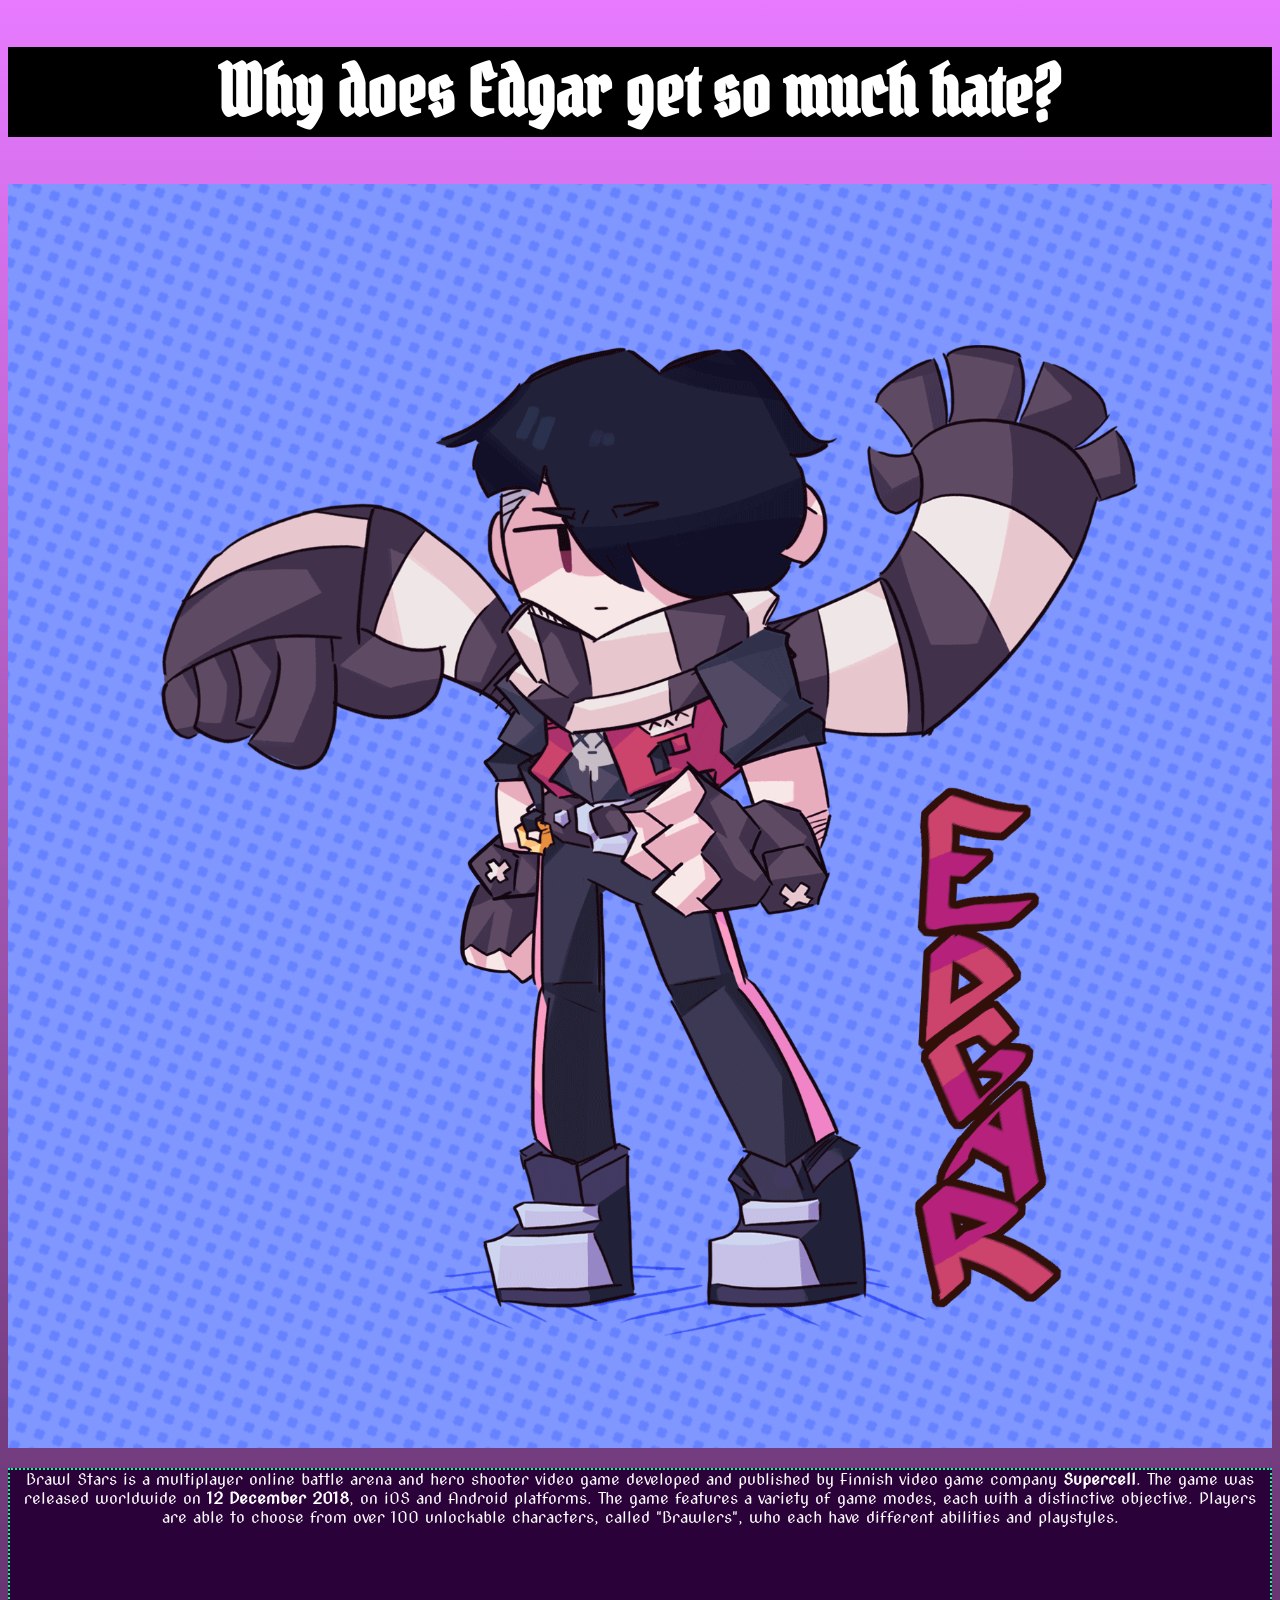
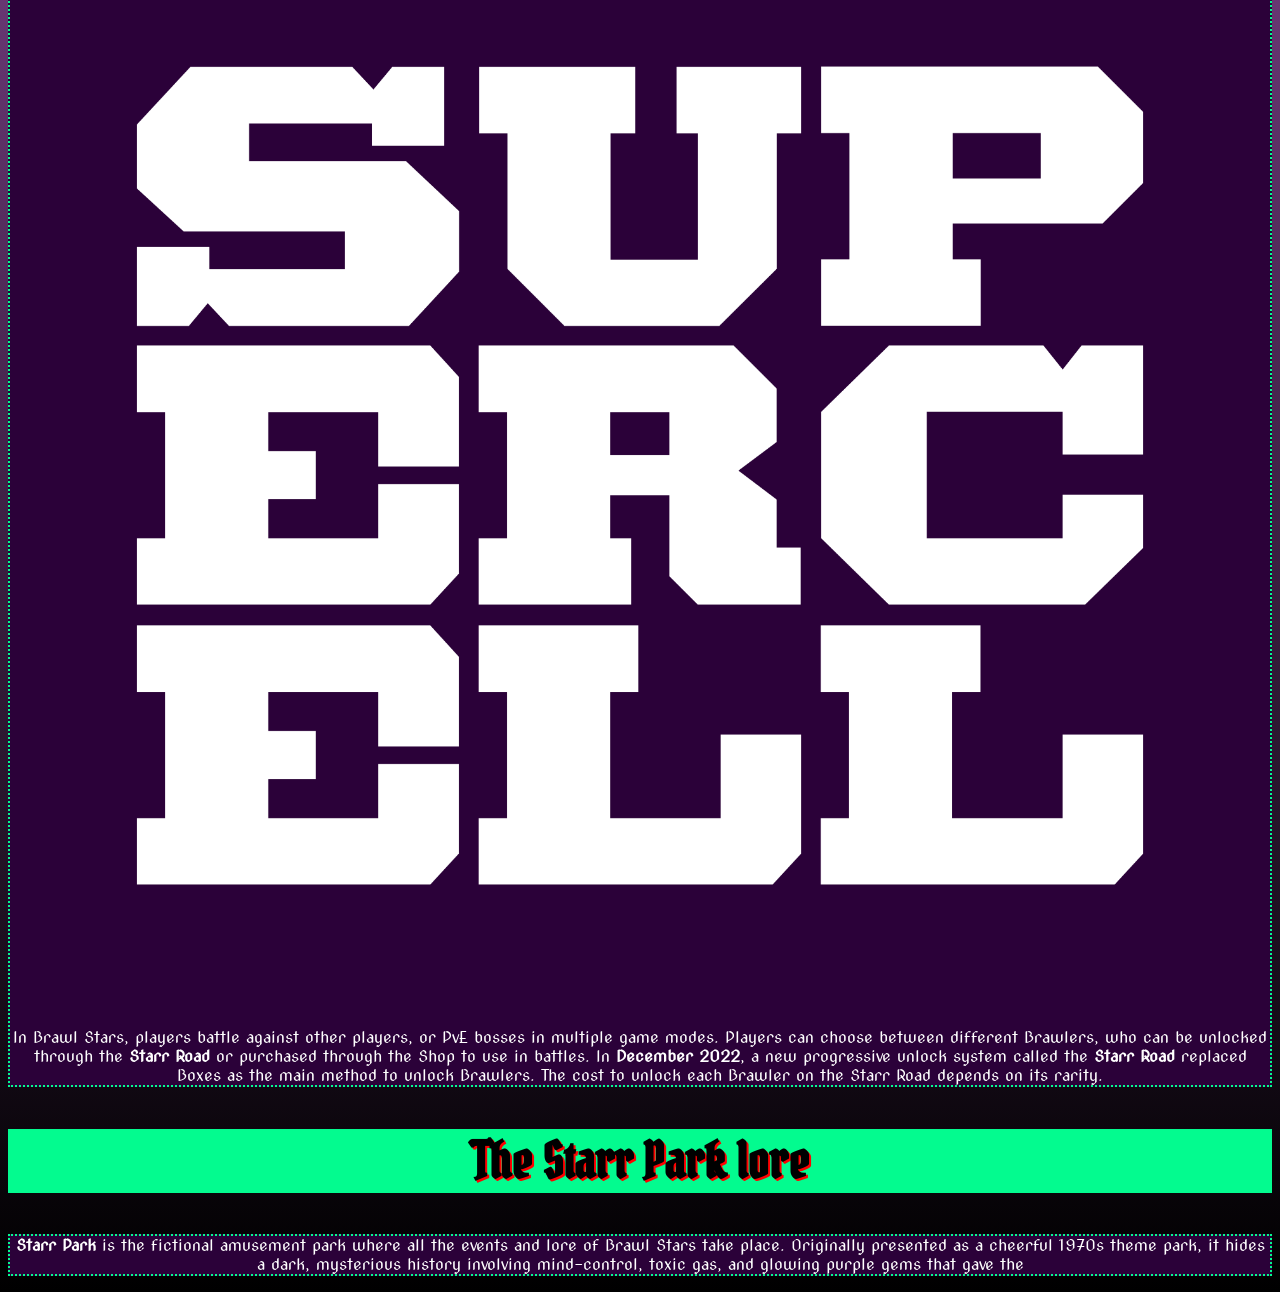
==== edgarpage.html @ 4ebe41dd "added edgar subpage bc i find it interesting" ====
<!DOCTYPE html>
<html lang="en">
    <head>
        <link rel="stylesheet" href="mystyle.css" />
        <link href="https://fonts.googleapis.com/css2?family=Nova+Cut&display=swap" rel="stylesheet">
        <link href="https://fonts.googleapis.com/css2?family=Nova+Cut&family=Pirata+One&display=swap" rel="stylesheet">
        <meta charset="UTF-8" />
        <meta name="viewport" content="width=device-width, initial-scale=1.0" />
        <title>why do brawlstars fans hate Edgar?</title>
    </head>
    <body>
        <header>
            <h1>Why does Edgar get so much hate?</h1>
        </header>
        <image src="edgarfanartgif.gif" alt="Edgar fanart gif">
        <p>Brawl Stars is a multiplayer online battle arena and hero shooter video game developed and published by Finnish video game company <b>Supercell</b>. The game was released worldwide on <b>12 December 2018</b>, on iOS and Android platforms. The game features a variety of game modes, each with a distinctive objective. Players are able to choose from over 100 unlockable characters, called "Brawlers", who each have different abilities and playstyles.
            <image {width:30%; height: auto} src="supercell-logo.png">
            In Brawl Stars, players battle against other players, or PvE bosses in multiple game modes. Players can choose between different Brawlers, who can be unlocked through the <b>Starr Road</b> or purchased through the Shop to use in battles. In <b>December 2022</b>, a new progressive unlock system called the <b>Starr Road</b> replaced Boxes as the main method to unlock Brawlers. The cost to unlock each Brawler on the Starr Road depends on its rarity.</p>
     <h2> The Starr Park lore</h2>
     <p><b>Starr Park</b> is the fictional amusement park where all the events and lore of Brawl Stars take place. Originally presented as a cheerful 1970s theme park, it hides a dark, mysterious history involving mind-control, toxic gas, and glowing purple gems that gave the
</html>
---- mystyle.css ----
body {
    text-align: center;
    background-image: linear-gradient(to top, #000000, #e77aff);
}
p {
    color: #ffffff;
    background-color: #2b0139;
    font-family: 'Nova Cut','Times New Roman', 'serif';
    border: 2px dotted #03fb8f;
    }
 h1 {
    font-family: 'Pirata One','Helvetica', 'serif';
    font-size: 70px;
    color: #ffffff;
    background-color: #000000;
}
h2 {
    font-family: 'Pirata One','Times New Roman', 'serif';
    font-size: 50px;
    text-shadow: 2px 2px #ff0000;
    color: #000000;
    background-color: #03fb8f;
    }
footer {
    font-family: 'Pirata One','Times New Roman', 'serif';
    font-size: 40px
    text-align: bottom;
    color: #000000;
    background-color: #03fb8f;
    height: 50px;
}
img {
    width: 100%; height: auto;
    class= "center";
}
img.float-right {
    width: 0%; height: auto;
    class= "float-right";
}
button {
    background-color: #ff0000;
    color: #88f4c3;
    font-family: 'Pirata One','Times New Roman', 'serif';
        padding: 10px 20px;
    cursor: pointer;
    button:hover {
        background-color: #9a0000;
    }
}
a {
    color: #ff0000;
        font-family: 'Pirata One','Times New Roman', 'serif';
        text-decoration: underline;
    font-size: auto;
}
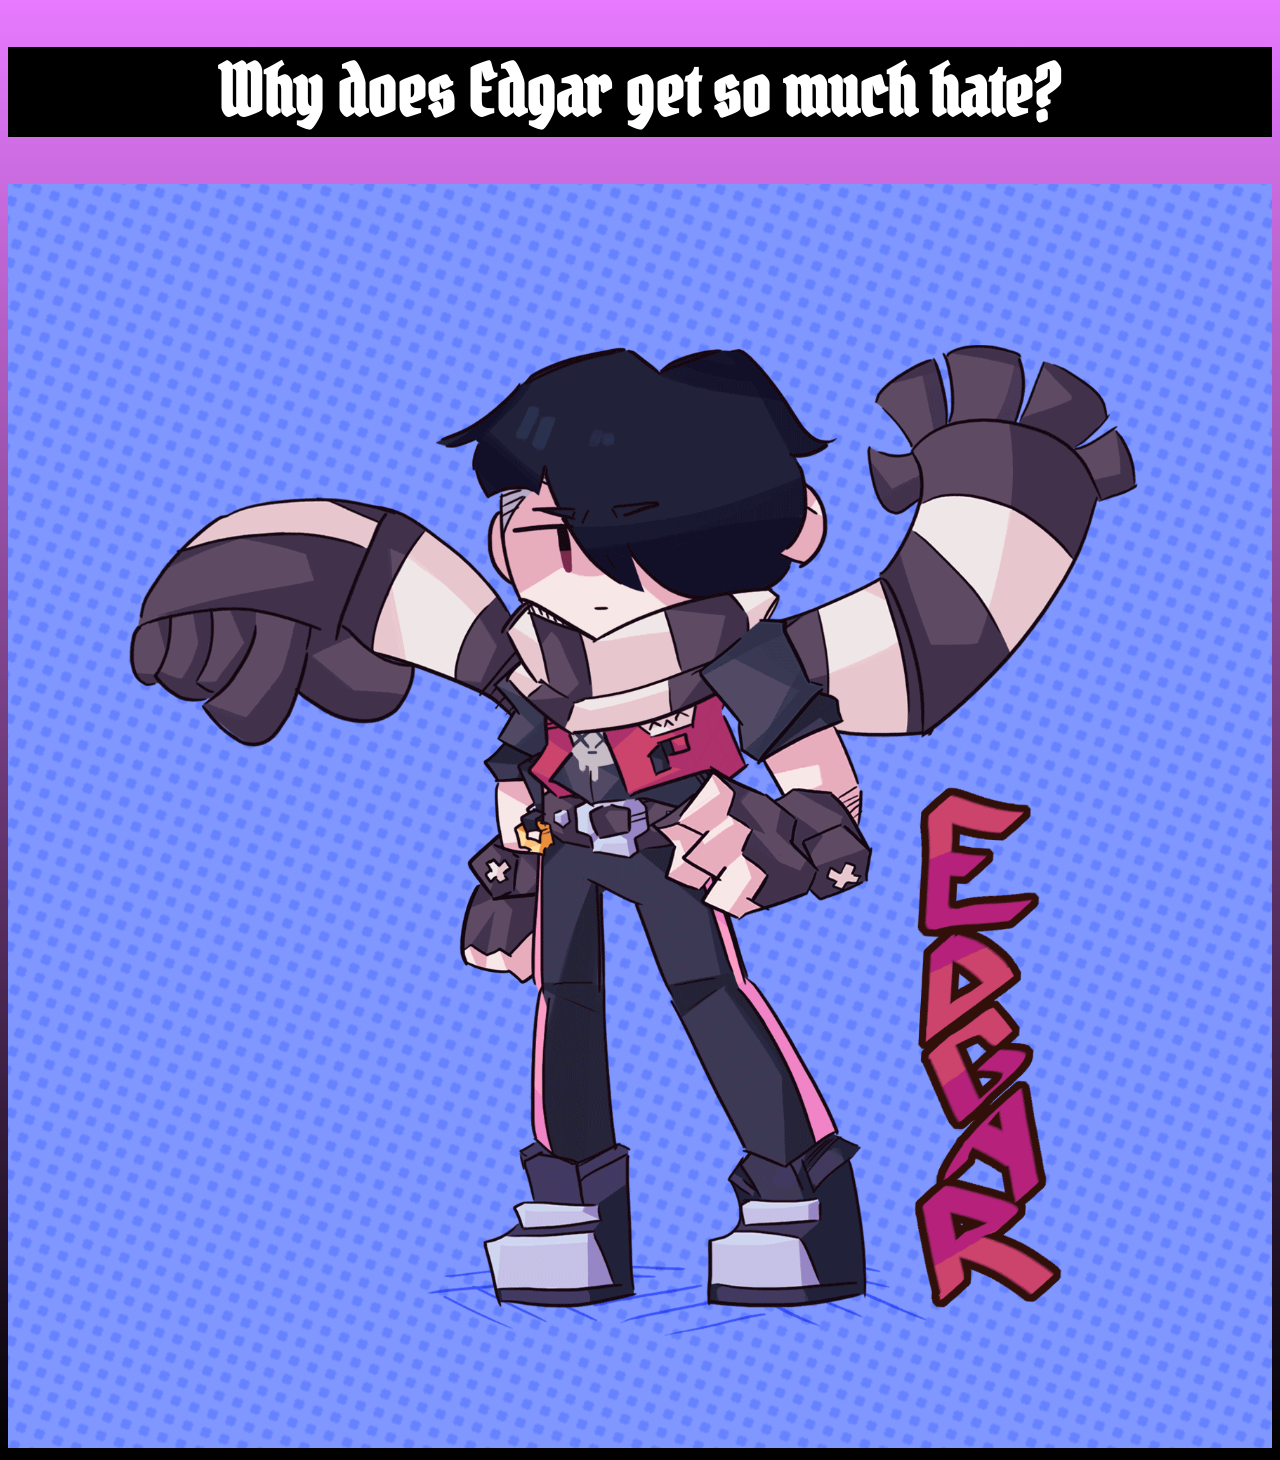
==== commit a960786a: "Update edgarpage.html" ====
--- a/edgarpage.html
+++ b/edgarpage.html
@@ -12,10 +12,5 @@
         <header>
             <h1>Why does Edgar get so much hate?</h1>
         </header>
-        <image src="edgarfanartgif.gif" alt="Edgar fanart gif">
-        <p>Brawl Stars is a multiplayer online battle arena and hero shooter video game developed and published by Finnish video game company <b>Supercell</b>. The game was released worldwide on <b>12 December 2018</b>, on iOS and Android platforms. The game features a variety of game modes, each with a distinctive objective. Players are able to choose from over 100 unlockable characters, called "Brawlers", who each have different abilities and playstyles.
-            <image {width:30%; height: auto} src="supercell-logo.png">
-            In Brawl Stars, players battle against other players, or PvE bosses in multiple game modes. Players can choose between different Brawlers, who can be unlocked through the <b>Starr Road</b> or purchased through the Shop to use in battles. In <b>December 2022</b>, a new progressive unlock system called the <b>Starr Road</b> replaced Boxes as the main method to unlock Brawlers. The cost to unlock each Brawler on the Starr Road depends on its rarity.</p>
-     <h2> The Starr Park lore</h2>
-     <p><b>Starr Park</b> is the fictional amusement park where all the events and lore of Brawl Stars take place. Originally presented as a cheerful 1970s theme park, it hides a dark, mysterious history involving mind-control, toxic gas, and glowing purple gems that gave the
-</html>+        <img {width:10%; height: auto} src="edgarfanartgif.gif" alt="Edgar fanart gif">
+       
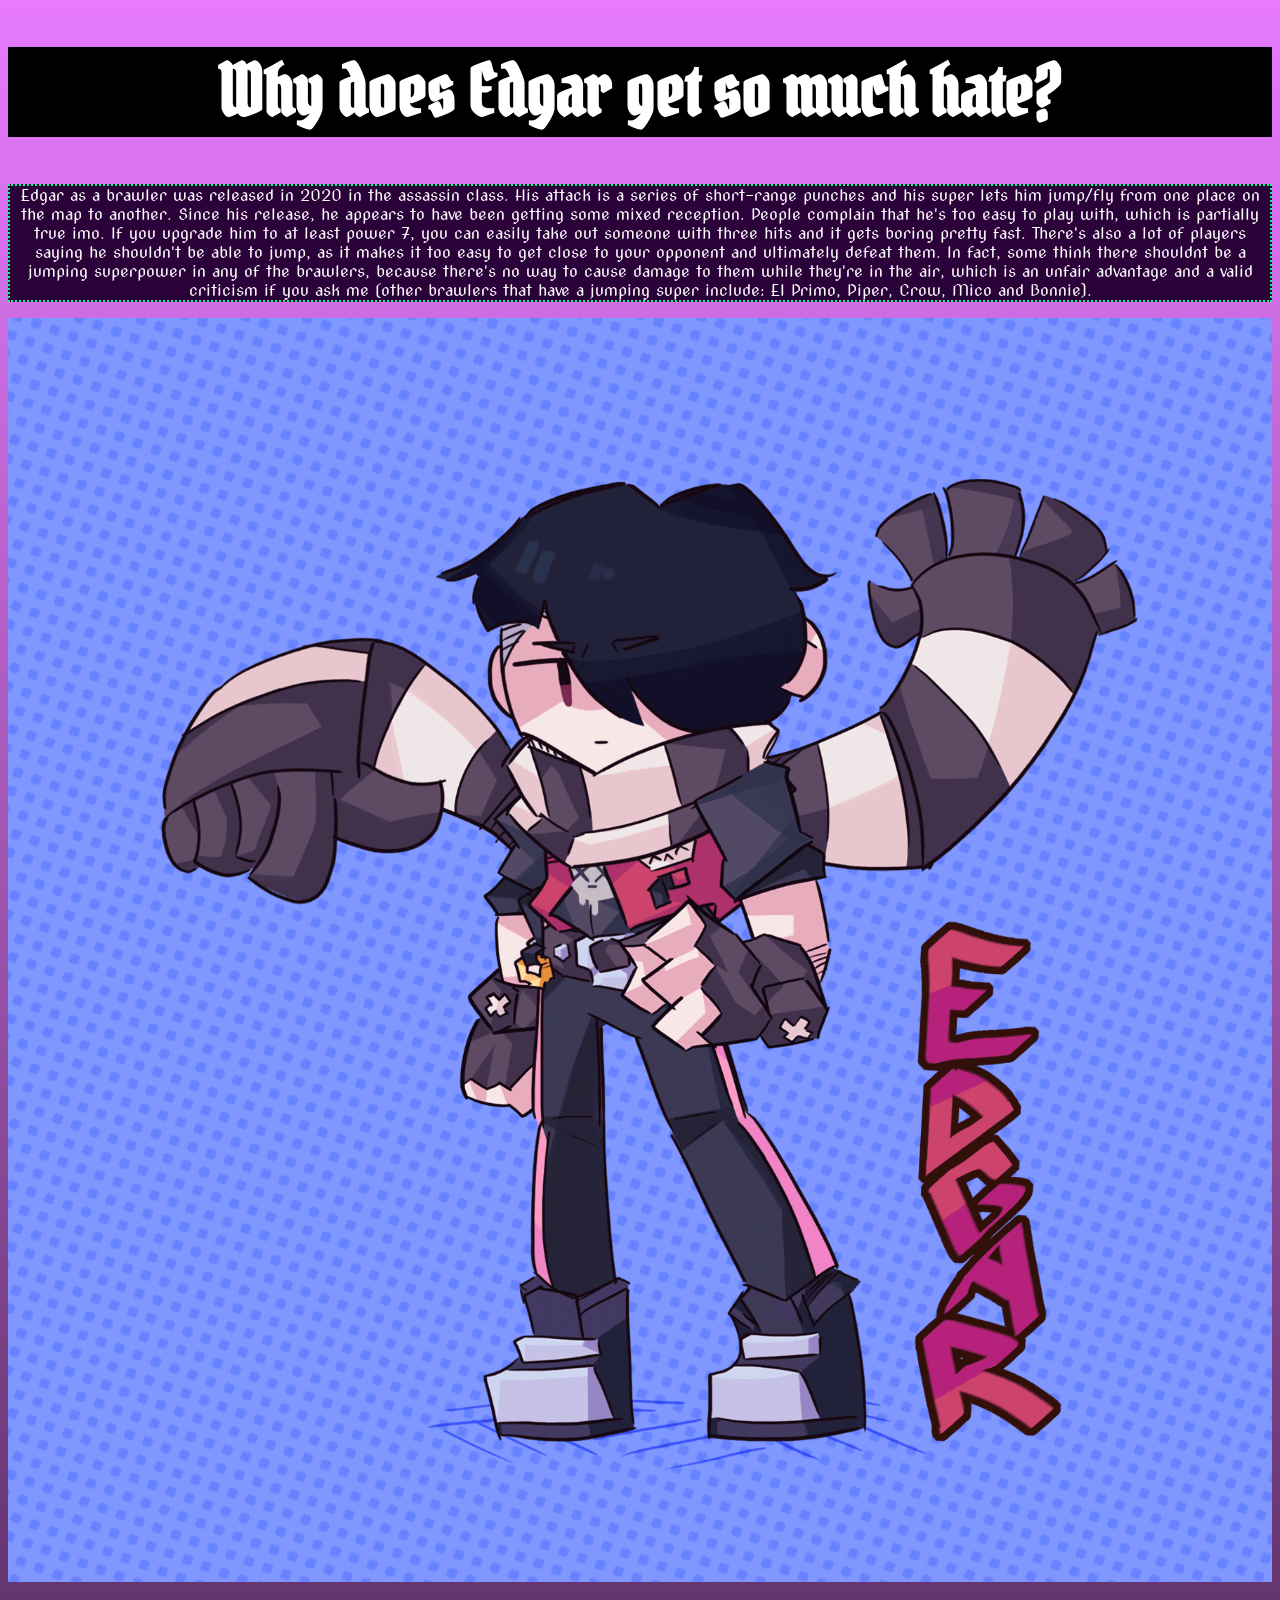
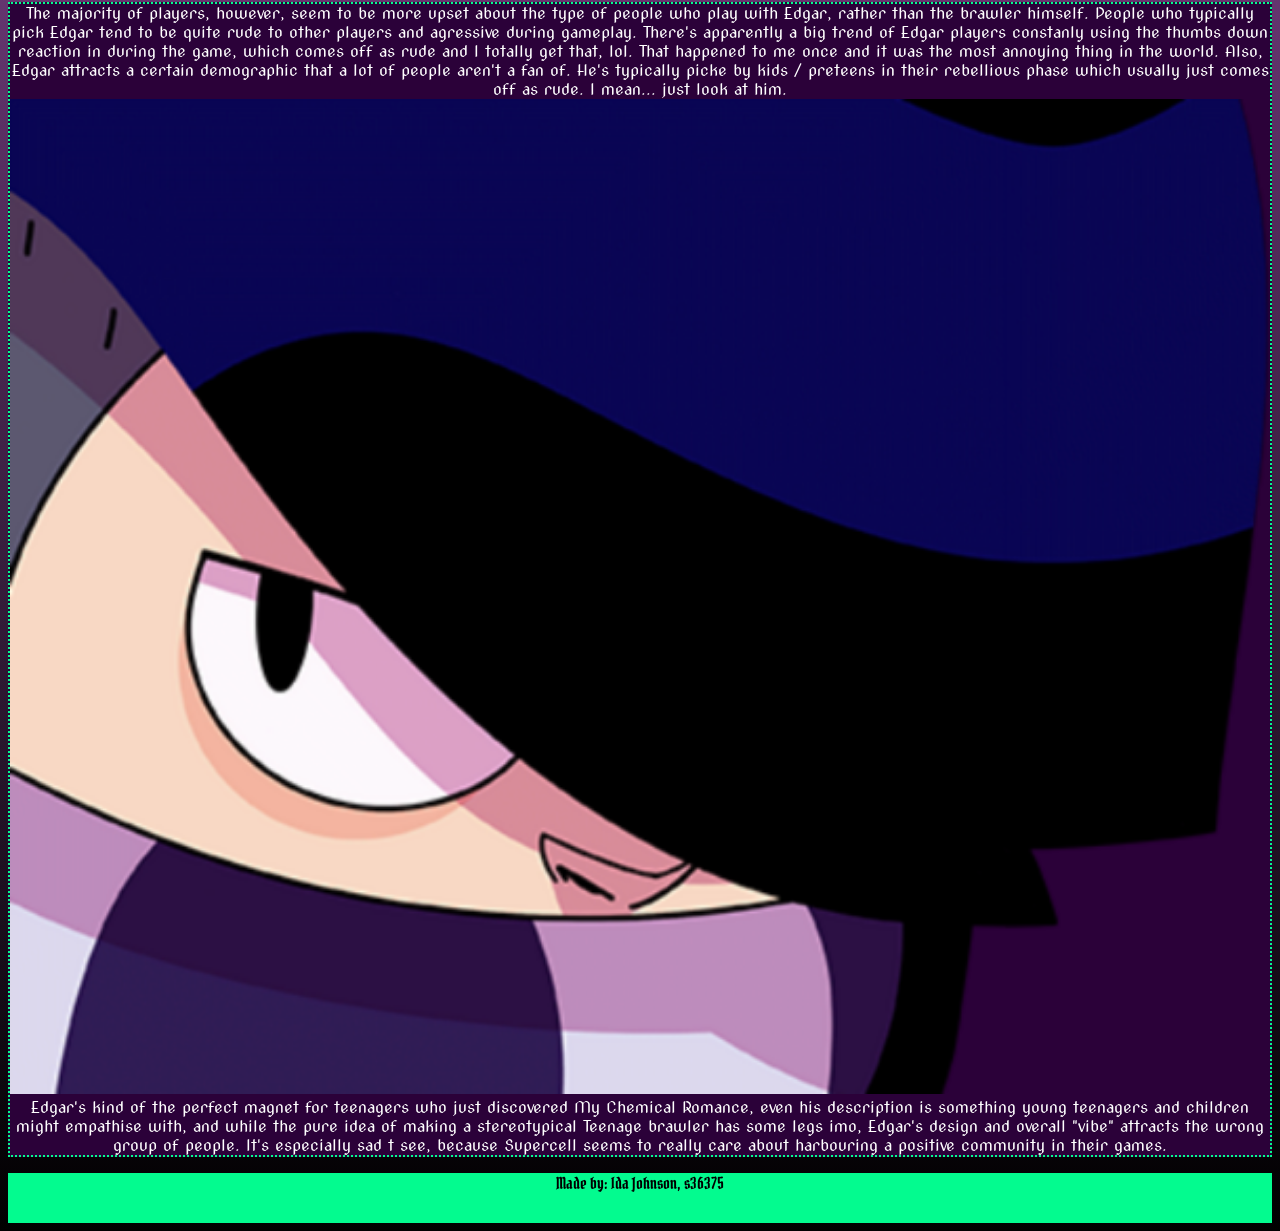
==== commit 52da1b59: "finished edgar subpage" ====
--- a/edgarpage.html
+++ b/edgarpage.html
@@ -6,11 +6,14 @@
         <link href="https://fonts.googleapis.com/css2?family=Nova+Cut&family=Pirata+One&display=swap" rel="stylesheet">
         <meta charset="UTF-8" />
         <meta name="viewport" content="width=device-width, initial-scale=1.0" />
-        <title>why do brawlstars fans hate Edgar?</title>
+        <title>why does Edgar get so much hate?</title>
     </head>
     <body>
         <header>
             <h1>Why does Edgar get so much hate?</h1>
         </header>
+      <p>Edgar as a brawler was released in 2020 in the assassin class. His attack is a series of short-range punches and his super lets him jump/fly from one place on the map to another. Since his release, he appears to have been getting some mixed reception. People complain that he's too easy to play with, which is partially true imo. If you upgrade him to at least power 7, you can easily take out someone with three hits and it gets boring pretty fast. There's also a lot of players saying he shouldn't be able to jump, as it makes it too easy to get close to your opponent and ultimately defeat them. In fact, some think there shouldnt be a jumping superpower in any of the brawlers, because there's no way to cause damage to them while they're in the air, which is an unfair advantage and a valid criticism if you ask me (other brawlers that have a jumping super include: El Primo, Piper, Crow, Mico and Bonnie).</p>
         <img {width:10%; height: auto} src="edgarfanartgif.gif" alt="Edgar fanart gif">
-       +<p>The majority of players, however, seem to be more upset about the type of people who play with Edgar, rather than the brawler himself. People who typically pick Edgar tend to be quite rude to other players and agressive during gameplay. There's apparently a big trend of Edgar players constanly using the thumbs down reaction in during the game, which comes off as rude and I totally get that, lol. That happened to me once and it was the most annoying thing in the world. Also, Edgar attracts a certain demographic that a lot of people aren't a fan of. He's typically picke by kids / preteens in their rebellious phase which usually just comes off as rude. I mean... just look at him.       <image src="edgarcard.png"></image>
+Edgar's kind of the perfect magnet for teenagers who just discovered My Chemical Romance, even his description is something young teenagers and children might empathise with, and while the pure idea of making a stereotypical Teenage brawler has some legs imo, Edgar's design and overall "vibe" attracts the wrong group of people. It's especially sad t see, because Supercell seems to really care about harbouring a positive community in their games.</p>
+        <footer>Made by: Ida Johnson, s36375 </footer>
--- a/mystyle.css
+++ b/mystyle.css
@@ -34,7 +34,7 @@
     class= "center";
 }
 img.float-right {
-    width: 0%; height: auto;
+    width: 100%; height: auto;
     class= "float-right";
 }
 button {
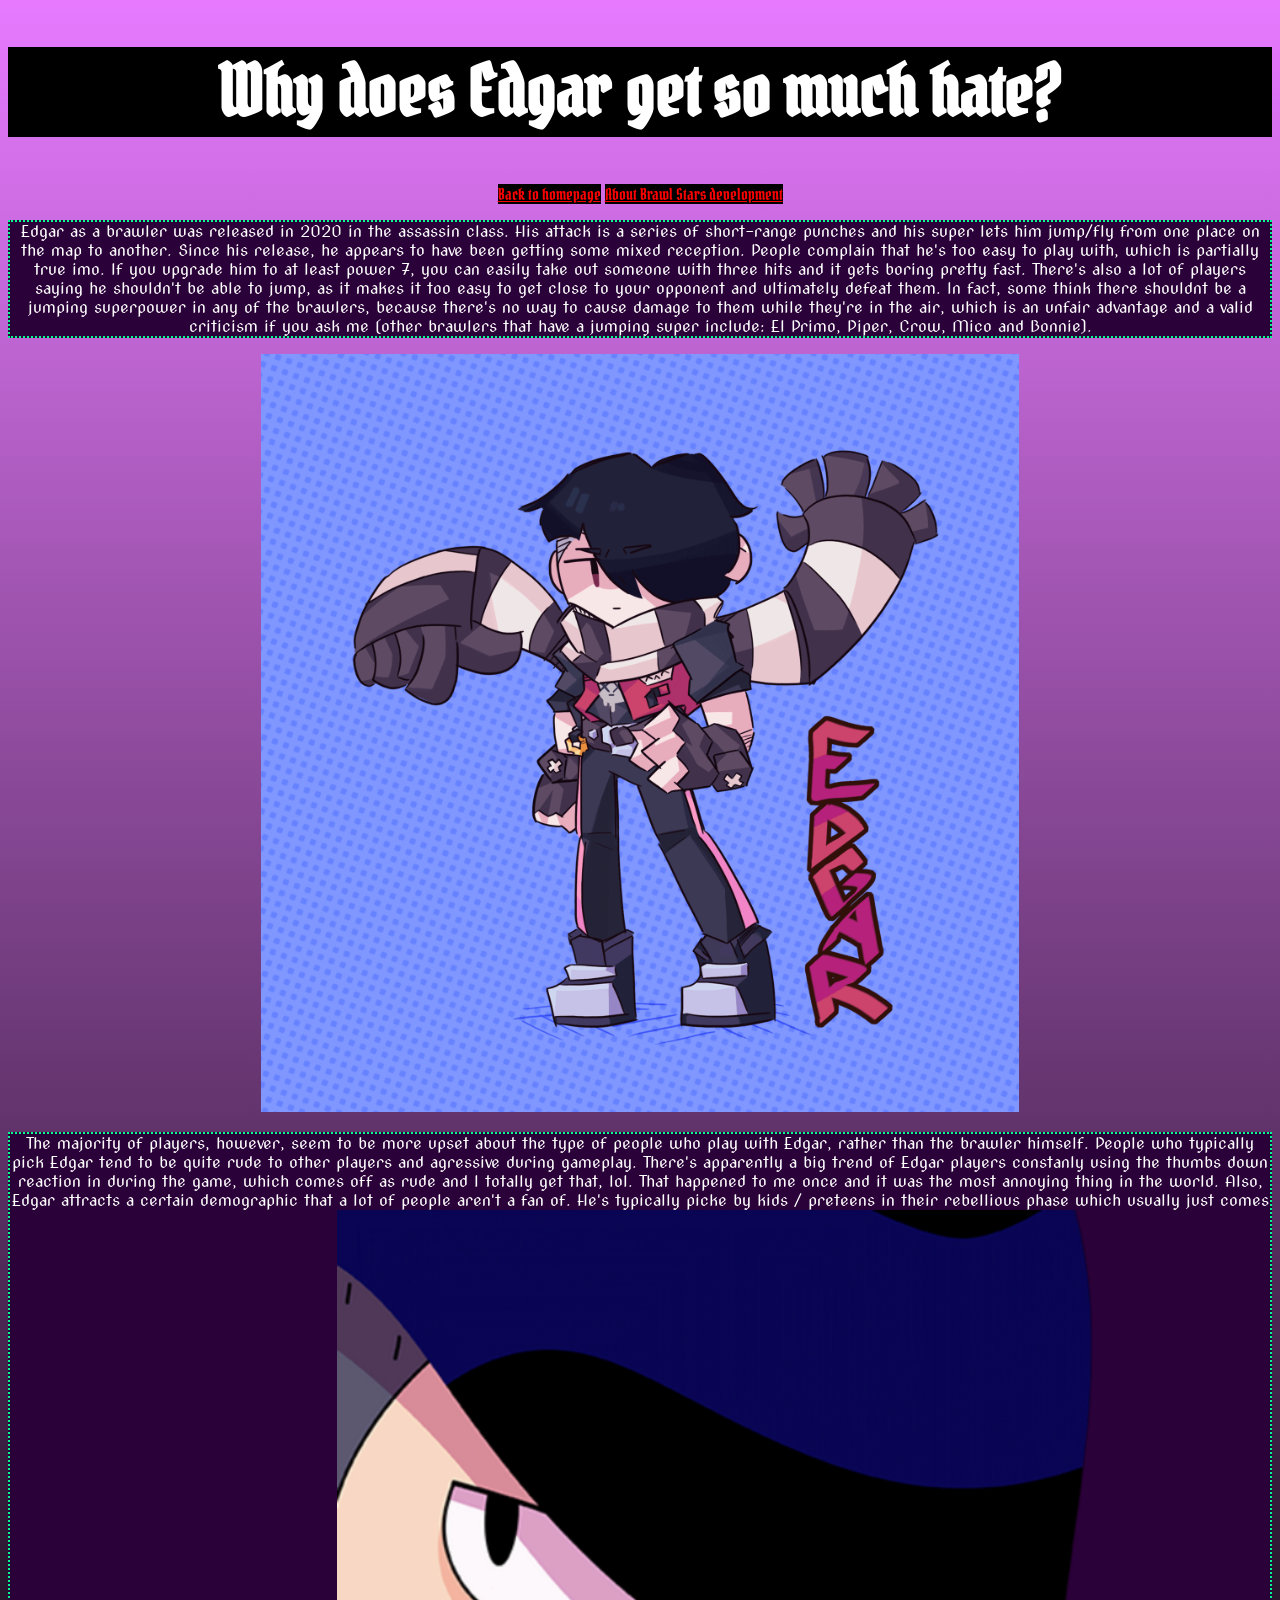
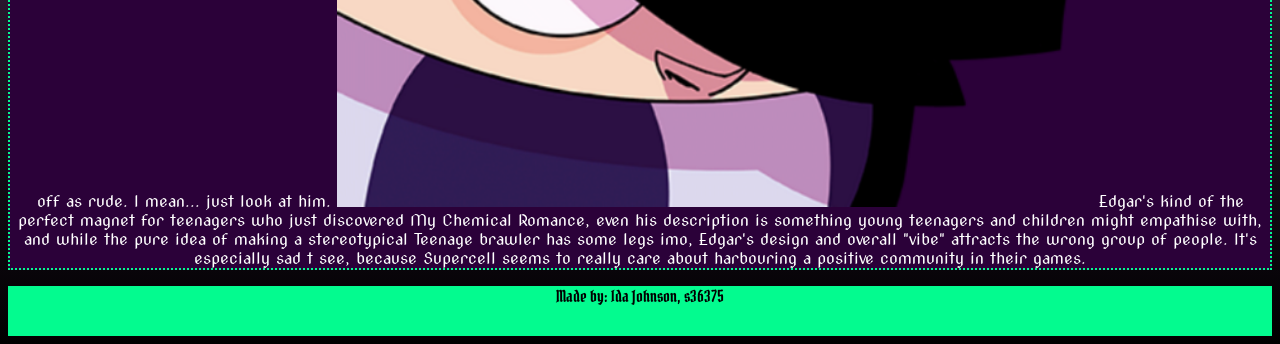
==== commit 6beeb9d2: "added nav and nav style" ====
--- a/edgarpage.html
+++ b/edgarpage.html
@@ -12,6 +12,8 @@
         <header>
             <h1>Why does Edgar get so much hate?</h1>
         </header>
+        <a href="index.html">Back to homepage</a>
+        <a href="thegameshistorypage.html">About Brawl Stars development</a>
       <p>Edgar as a brawler was released in 2020 in the assassin class. His attack is a series of short-range punches and his super lets him jump/fly from one place on the map to another. Since his release, he appears to have been getting some mixed reception. People complain that he's too easy to play with, which is partially true imo. If you upgrade him to at least power 7, you can easily take out someone with three hits and it gets boring pretty fast. There's also a lot of players saying he shouldn't be able to jump, as it makes it too easy to get close to your opponent and ultimately defeat them. In fact, some think there shouldnt be a jumping superpower in any of the brawlers, because there's no way to cause damage to them while they're in the air, which is an unfair advantage and a valid criticism if you ask me (other brawlers that have a jumping super include: El Primo, Piper, Crow, Mico and Bonnie).</p>
         <img {width:10%; height: auto} src="edgarfanartgif.gif" alt="Edgar fanart gif">
 <p>The majority of players, however, seem to be more upset about the type of people who play with Edgar, rather than the brawler himself. People who typically pick Edgar tend to be quite rude to other players and agressive during gameplay. There's apparently a big trend of Edgar players constanly using the thumbs down reaction in during the game, which comes off as rude and I totally get that, lol. That happened to me once and it was the most annoying thing in the world. Also, Edgar attracts a certain demographic that a lot of people aren't a fan of. He's typically picke by kids / preteens in their rebellious phase which usually just comes off as rude. I mean... just look at him.       <image src="edgarcard.png"></image>
--- a/mystyle.css
+++ b/mystyle.css
@@ -7,6 +7,9 @@
     background-color: #2b0139;
     font-family: 'Nova Cut','Times New Roman', 'serif';
     border: 2px dotted #03fb8f;
+    word-wrap: break-word;
+    fit-content: width: 500px;
+    height: auto;
     }
  h1 {
     font-family: 'Pirata One','Helvetica', 'serif';
@@ -30,26 +33,28 @@
     height: 50px;
 }
 img {
-    width: 100%; height: auto;
-    class= "center";
+    width: 60%; height: auto;
 }
 img.float-right {
-    width: 100%; height: auto;
+    width: 15%; height: auto;
     class= "float-right";
 }
 button {
     background-color: #ff0000;
     color: #88f4c3;
     font-family: 'Pirata One','Times New Roman', 'serif';
+    font-size: 25px;
         padding: 10px 20px;
     cursor: pointer;
-    button:hover {
+    size: width: 400px; height: 100px;
+    }
+   button:hover {
         background-color: #9a0000;
-    }
 }
 a {
     color: #ff0000;
         font-family: 'Pirata One','Times New Roman', 'serif';
         text-decoration: underline;
     font-size: auto;
+    background-color: #000000;
 }
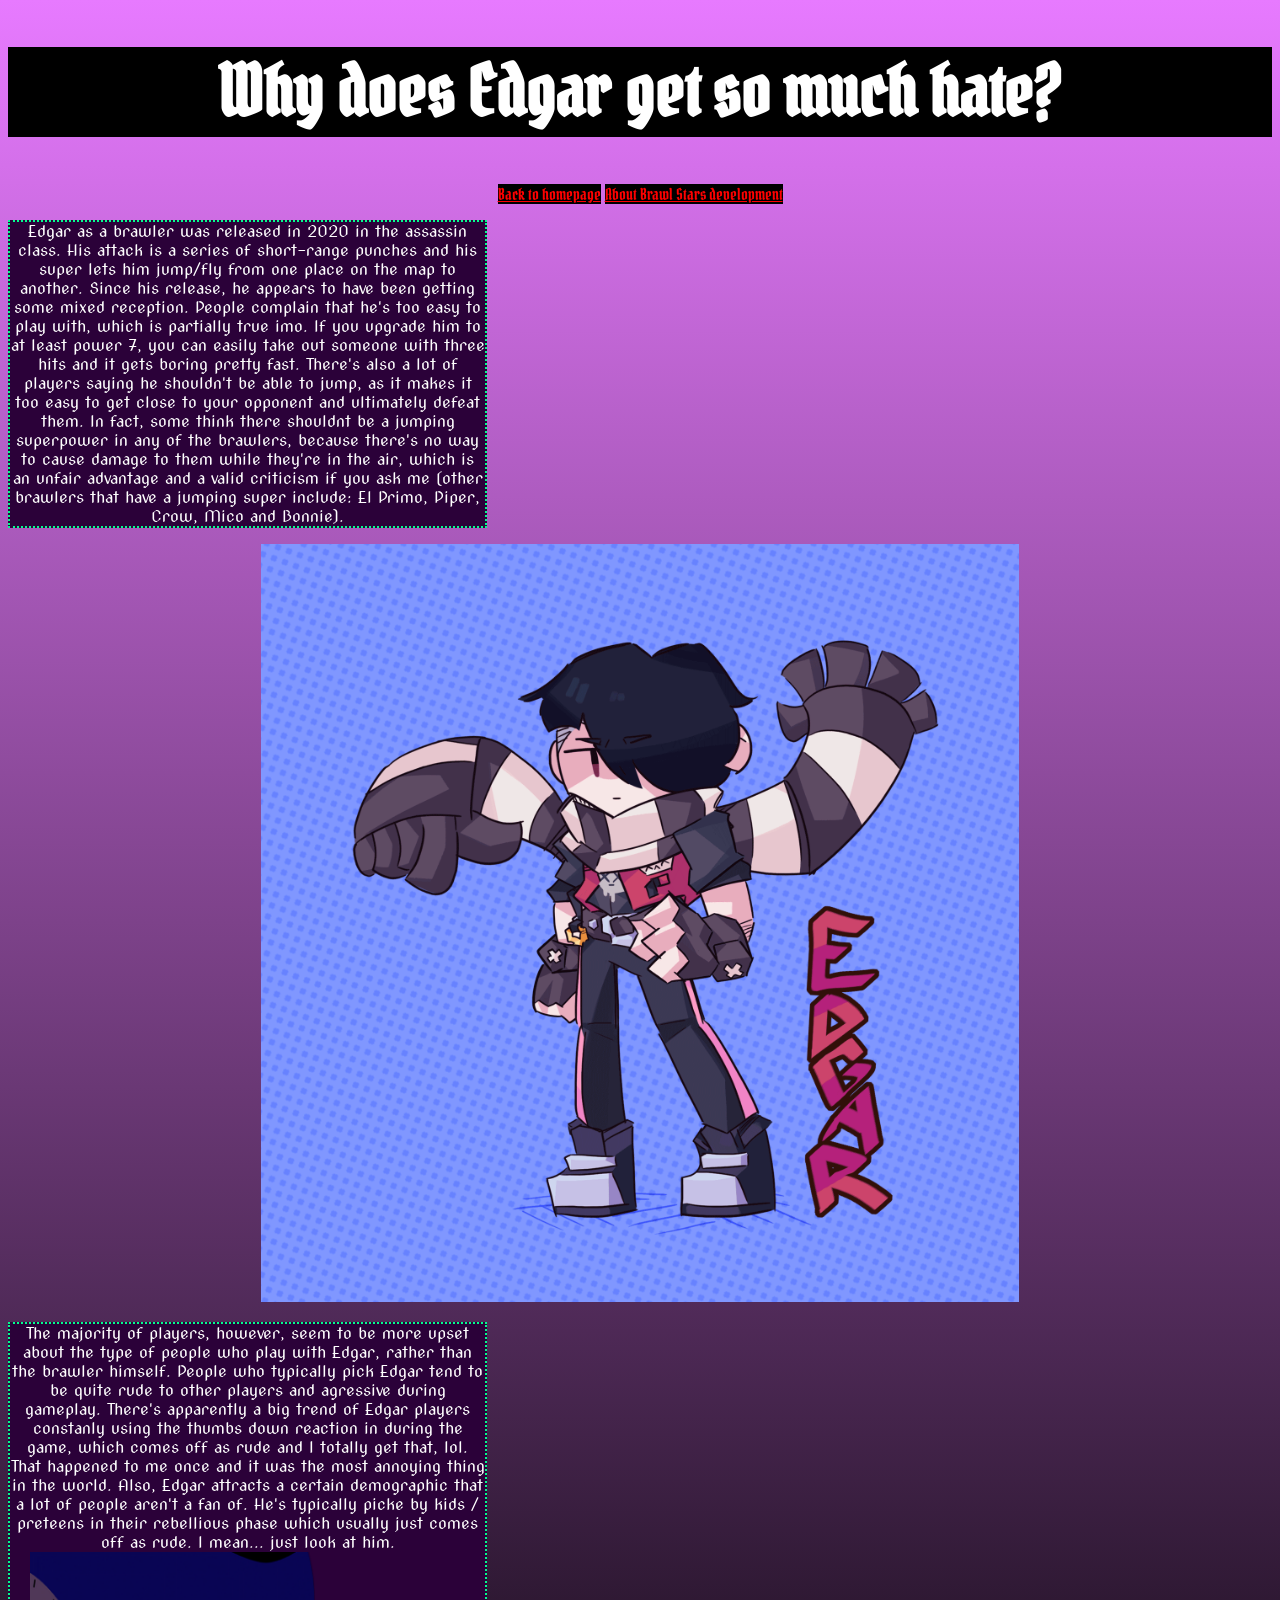
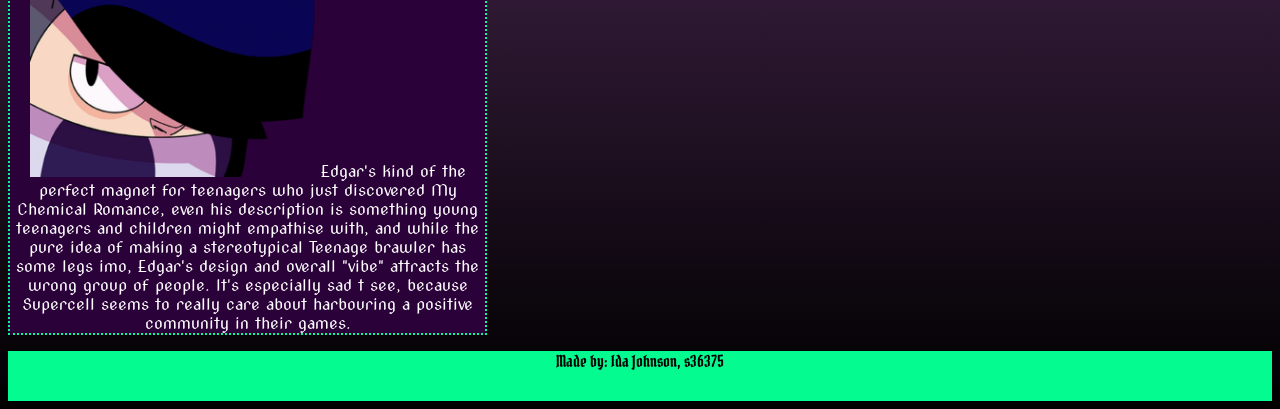
==== commit 835104b9: "max width of paragraph changed ITS STARTING TO LOOK MORE HOW I WANT" ====
--- a/edgarpage.html
+++ b/edgarpage.html
@@ -12,10 +12,11 @@
         <header>
             <h1>Why does Edgar get so much hate?</h1>
         </header>
-        <a href="index.html">Back to homepage</a>
-        <a href="thegameshistorypage.html">About Brawl Stars development</a>
+        <a href="index.html" target="_blank">Back to homepage</a>
+        <a href="thegameshistorypage.html" target="_blank">About Brawl Stars development</a>
       <p>Edgar as a brawler was released in 2020 in the assassin class. His attack is a series of short-range punches and his super lets him jump/fly from one place on the map to another. Since his release, he appears to have been getting some mixed reception. People complain that he's too easy to play with, which is partially true imo. If you upgrade him to at least power 7, you can easily take out someone with three hits and it gets boring pretty fast. There's also a lot of players saying he shouldn't be able to jump, as it makes it too easy to get close to your opponent and ultimately defeat them. In fact, some think there shouldnt be a jumping superpower in any of the brawlers, because there's no way to cause damage to them while they're in the air, which is an unfair advantage and a valid criticism if you ask me (other brawlers that have a jumping super include: El Primo, Piper, Crow, Mico and Bonnie).</p>
         <img {width:10%; height: auto} src="edgarfanartgif.gif" alt="Edgar fanart gif">
 <p>The majority of players, however, seem to be more upset about the type of people who play with Edgar, rather than the brawler himself. People who typically pick Edgar tend to be quite rude to other players and agressive during gameplay. There's apparently a big trend of Edgar players constanly using the thumbs down reaction in during the game, which comes off as rude and I totally get that, lol. That happened to me once and it was the most annoying thing in the world. Also, Edgar attracts a certain demographic that a lot of people aren't a fan of. He's typically picke by kids / preteens in their rebellious phase which usually just comes off as rude. I mean... just look at him.       <image src="edgarcard.png"></image>
 Edgar's kind of the perfect magnet for teenagers who just discovered My Chemical Romance, even his description is something young teenagers and children might empathise with, and while the pure idea of making a stereotypical Teenage brawler has some legs imo, Edgar's design and overall "vibe" attracts the wrong group of people. It's especially sad t see, because Supercell seems to really care about harbouring a positive community in their games.</p>
+</body>
         <footer>Made by: Ida Johnson, s36375 </footer>
--- a/mystyle.css
+++ b/mystyle.css
@@ -8,7 +8,7 @@
     font-family: 'Nova Cut','Times New Roman', 'serif';
     border: 2px dotted #03fb8f;
     word-wrap: break-word;
-    fit-content: width: 500px;
+    max-width: 475px;
     height: auto;
     }
  h1 {
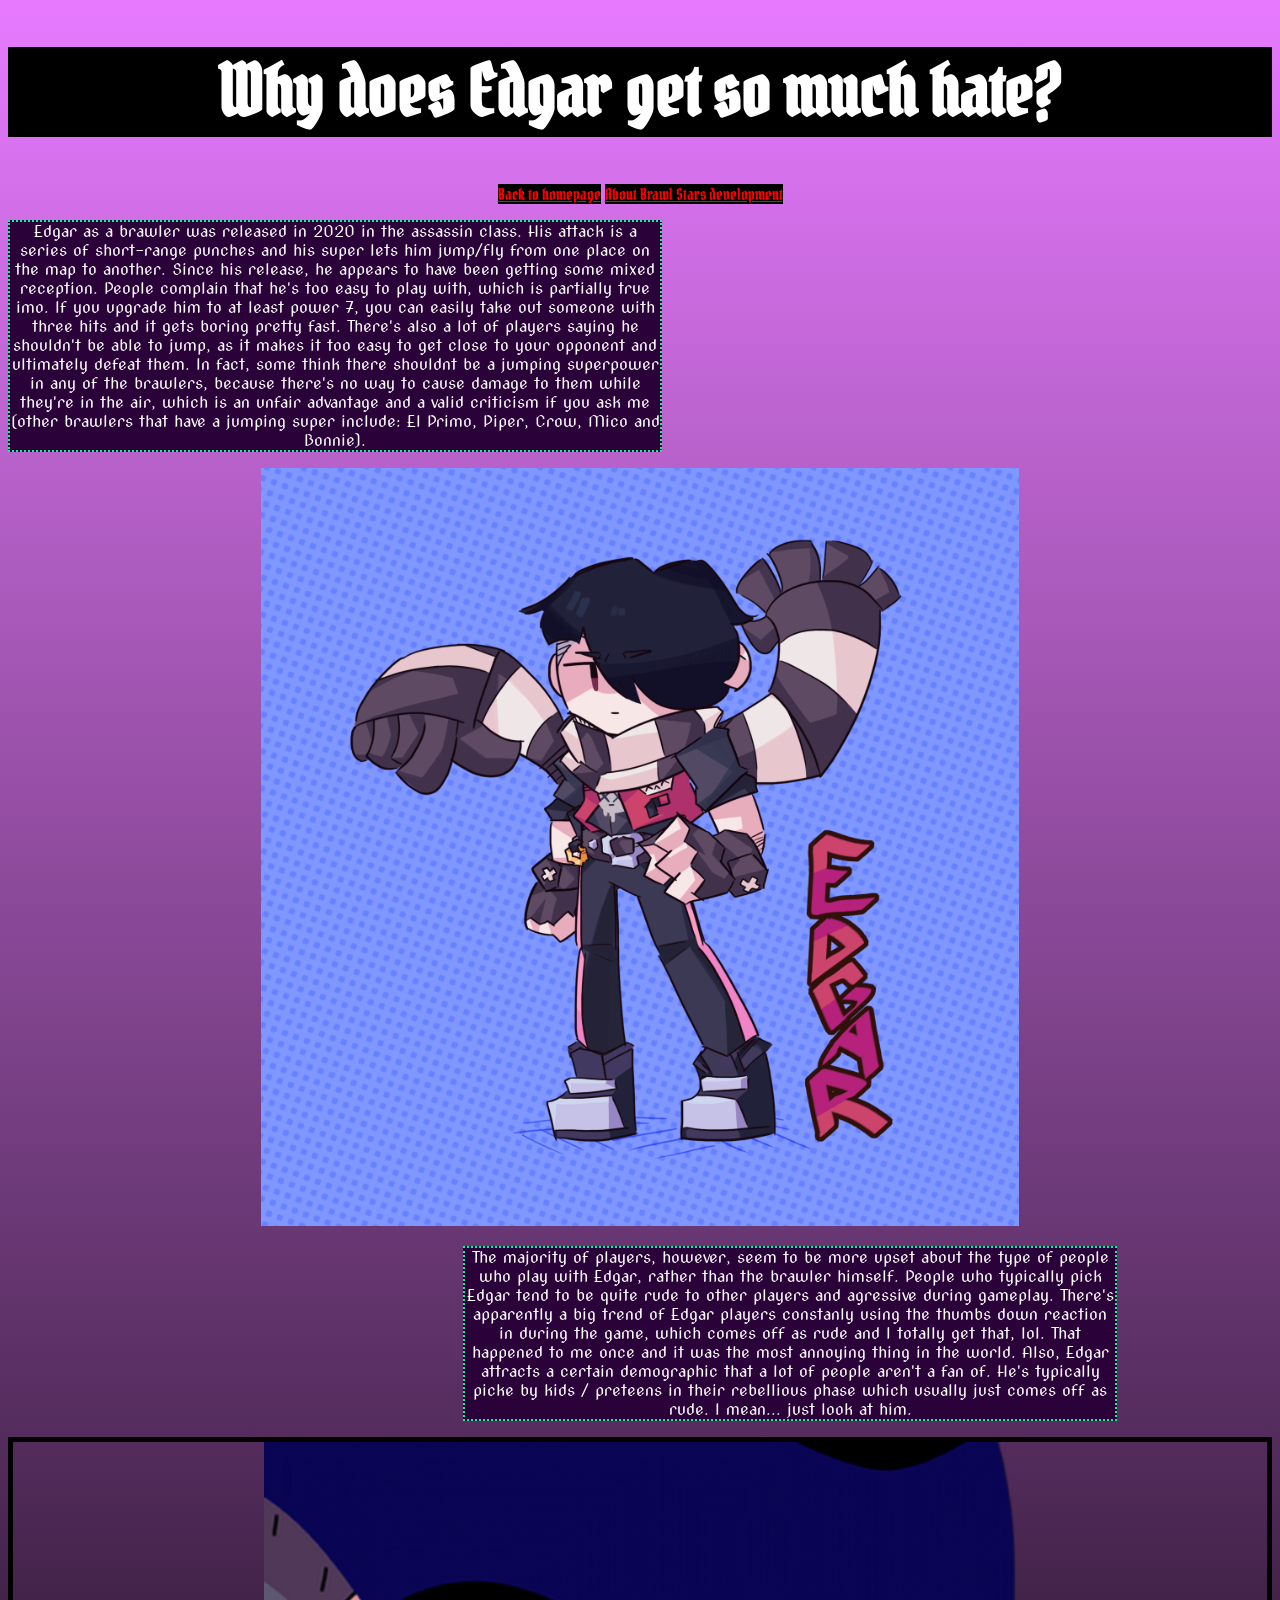
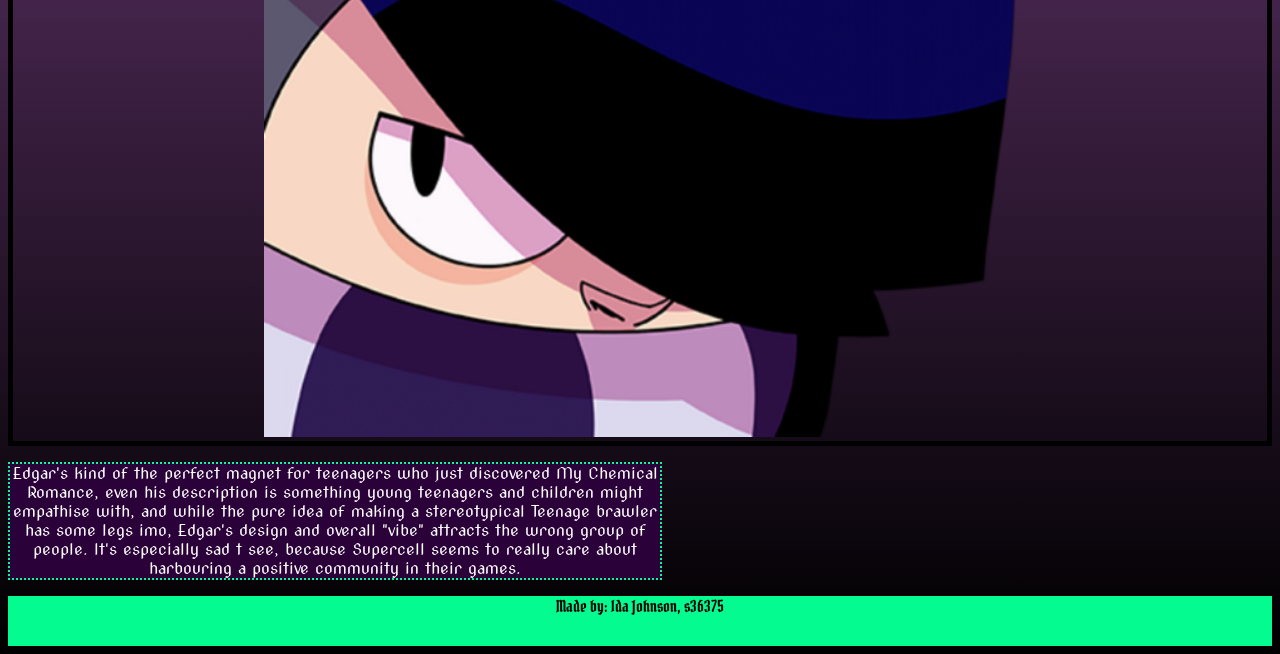
==== commit e37bba79: "finally made my pGES LOOK CLOSER TO HOW I WANT THEM TO still no porfect, but good enough. and im too" ====
--- a/edgarpage.html
+++ b/edgarpage.html
@@ -15,8 +15,13 @@
         <a href="index.html" target="_blank">Back to homepage</a>
         <a href="thegameshistorypage.html" target="_blank">About Brawl Stars development</a>
       <p>Edgar as a brawler was released in 2020 in the assassin class. His attack is a series of short-range punches and his super lets him jump/fly from one place on the map to another. Since his release, he appears to have been getting some mixed reception. People complain that he's too easy to play with, which is partially true imo. If you upgrade him to at least power 7, you can easily take out someone with three hits and it gets boring pretty fast. There's also a lot of players saying he shouldn't be able to jump, as it makes it too easy to get close to your opponent and ultimately defeat them. In fact, some think there shouldnt be a jumping superpower in any of the brawlers, because there's no way to cause damage to them while they're in the air, which is an unfair advantage and a valid criticism if you ask me (other brawlers that have a jumping super include: El Primo, Piper, Crow, Mico and Bonnie).</p>
-        <img {width:10%; height: auto} src="edgarfanartgif.gif" alt="Edgar fanart gif">
-<p>The majority of players, however, seem to be more upset about the type of people who play with Edgar, rather than the brawler himself. People who typically pick Edgar tend to be quite rude to other players and agressive during gameplay. There's apparently a big trend of Edgar players constanly using the thumbs down reaction in during the game, which comes off as rude and I totally get that, lol. That happened to me once and it was the most annoying thing in the world. Also, Edgar attracts a certain demographic that a lot of people aren't a fan of. He's typically picke by kids / preteens in their rebellious phase which usually just comes off as rude. I mean... just look at him.       <image src="edgarcard.png"></image>
-Edgar's kind of the perfect magnet for teenagers who just discovered My Chemical Romance, even his description is something young teenagers and children might empathise with, and while the pure idea of making a stereotypical Teenage brawler has some legs imo, Edgar's design and overall "vibe" attracts the wrong group of people. It's especially sad t see, because Supercell seems to really care about harbouring a positive community in their games.</p>
+        <img {width:10px; height: auto} src="edgarfanartgif.gif" alt="Edgar fanart gif">
+<div class="rightboxes">
+    <p>The majority of players, however, seem to be more upset about the type of people who play with Edgar, rather than the brawler himself. People who typically pick Edgar tend to be quite rude to other players and agressive during gameplay. There's apparently a big trend of Edgar players constanly using the thumbs down reaction in during the game, which comes off as rude and I totally get that, lol. That happened to me once and it was the most annoying thing in the world. Also, Edgar attracts a certain demographic that a lot of people aren't a fan of. He's typically picke by kids / preteens in their rebellious phase which usually just comes off as rude. I mean... just look at him.</p>
+        </div><div class="image-container">
+            <image src="edgarcard.png" alt="Edgar card"></image>
+        </div>
+
+<p>Edgar's kind of the perfect magnet for teenagers who just discovered My Chemical Romance, even his description is something young teenagers and children might empathise with, and while the pure idea of making a stereotypical Teenage brawler has some legs imo, Edgar's design and overall "vibe" attracts the wrong group of people. It's especially sad t see, because Supercell seems to really care about harbouring a positive community in their games.</p>
 </body>
         <footer>Made by: Ida Johnson, s36375 </footer>
--- a/mystyle.css
+++ b/mystyle.css
@@ -1,6 +1,19 @@
 body {
     text-align: center;
     background-image: linear-gradient(to top, #000000, #e77aff);
+}
+.rightboxes {
+    display: inline-block;
+    justify-content: right;
+    max-width: 700px;
+    margin-left: 300px;
+}
+.image-container {
+    width: 100px
+    height: 100px
+    bakground-color: #000000;
+    border: 5px solid black;
+    object-fit: cover;
 }
 p {
     color: #ffffff;
@@ -8,7 +21,7 @@
     font-family: 'Nova Cut','Times New Roman', 'serif';
     border: 2px dotted #03fb8f;
     word-wrap: break-word;
-    max-width: 475px;
+    max-width: 650px;
     height: auto;
     }
  h1 {
